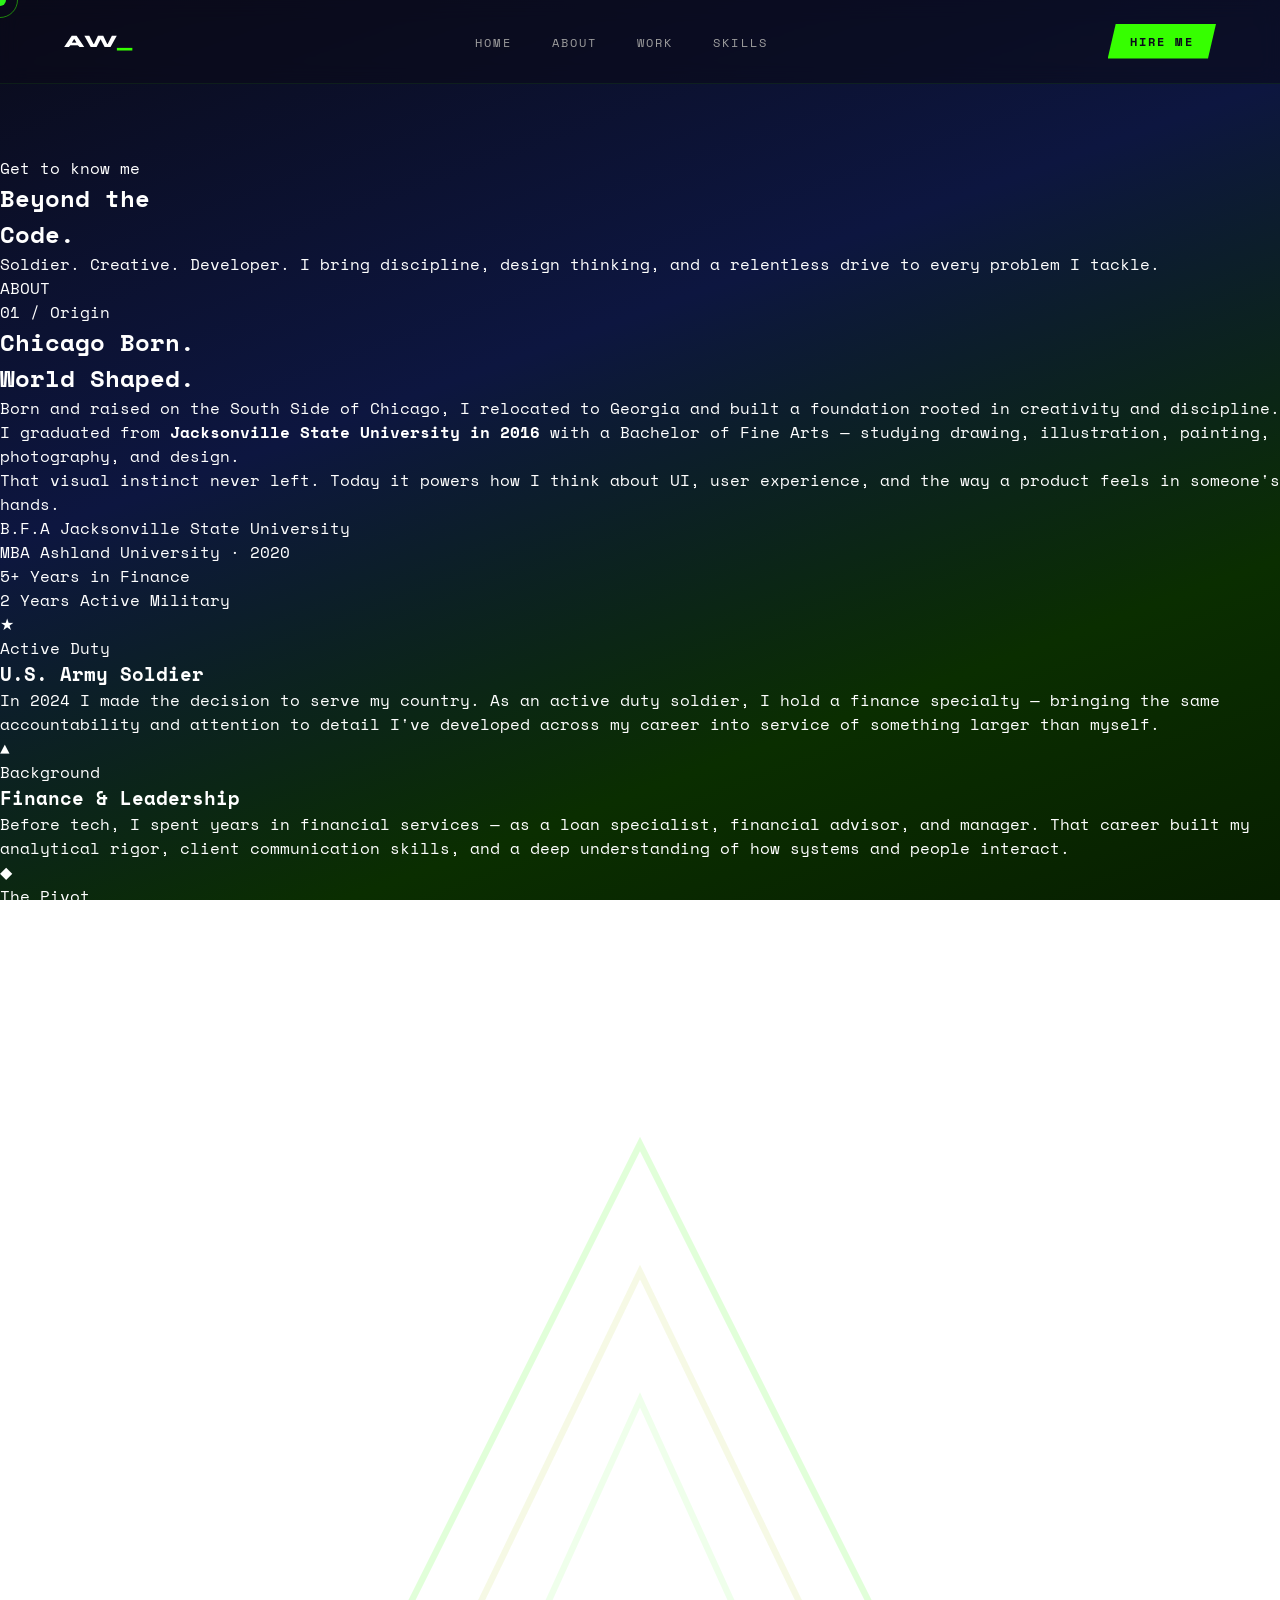
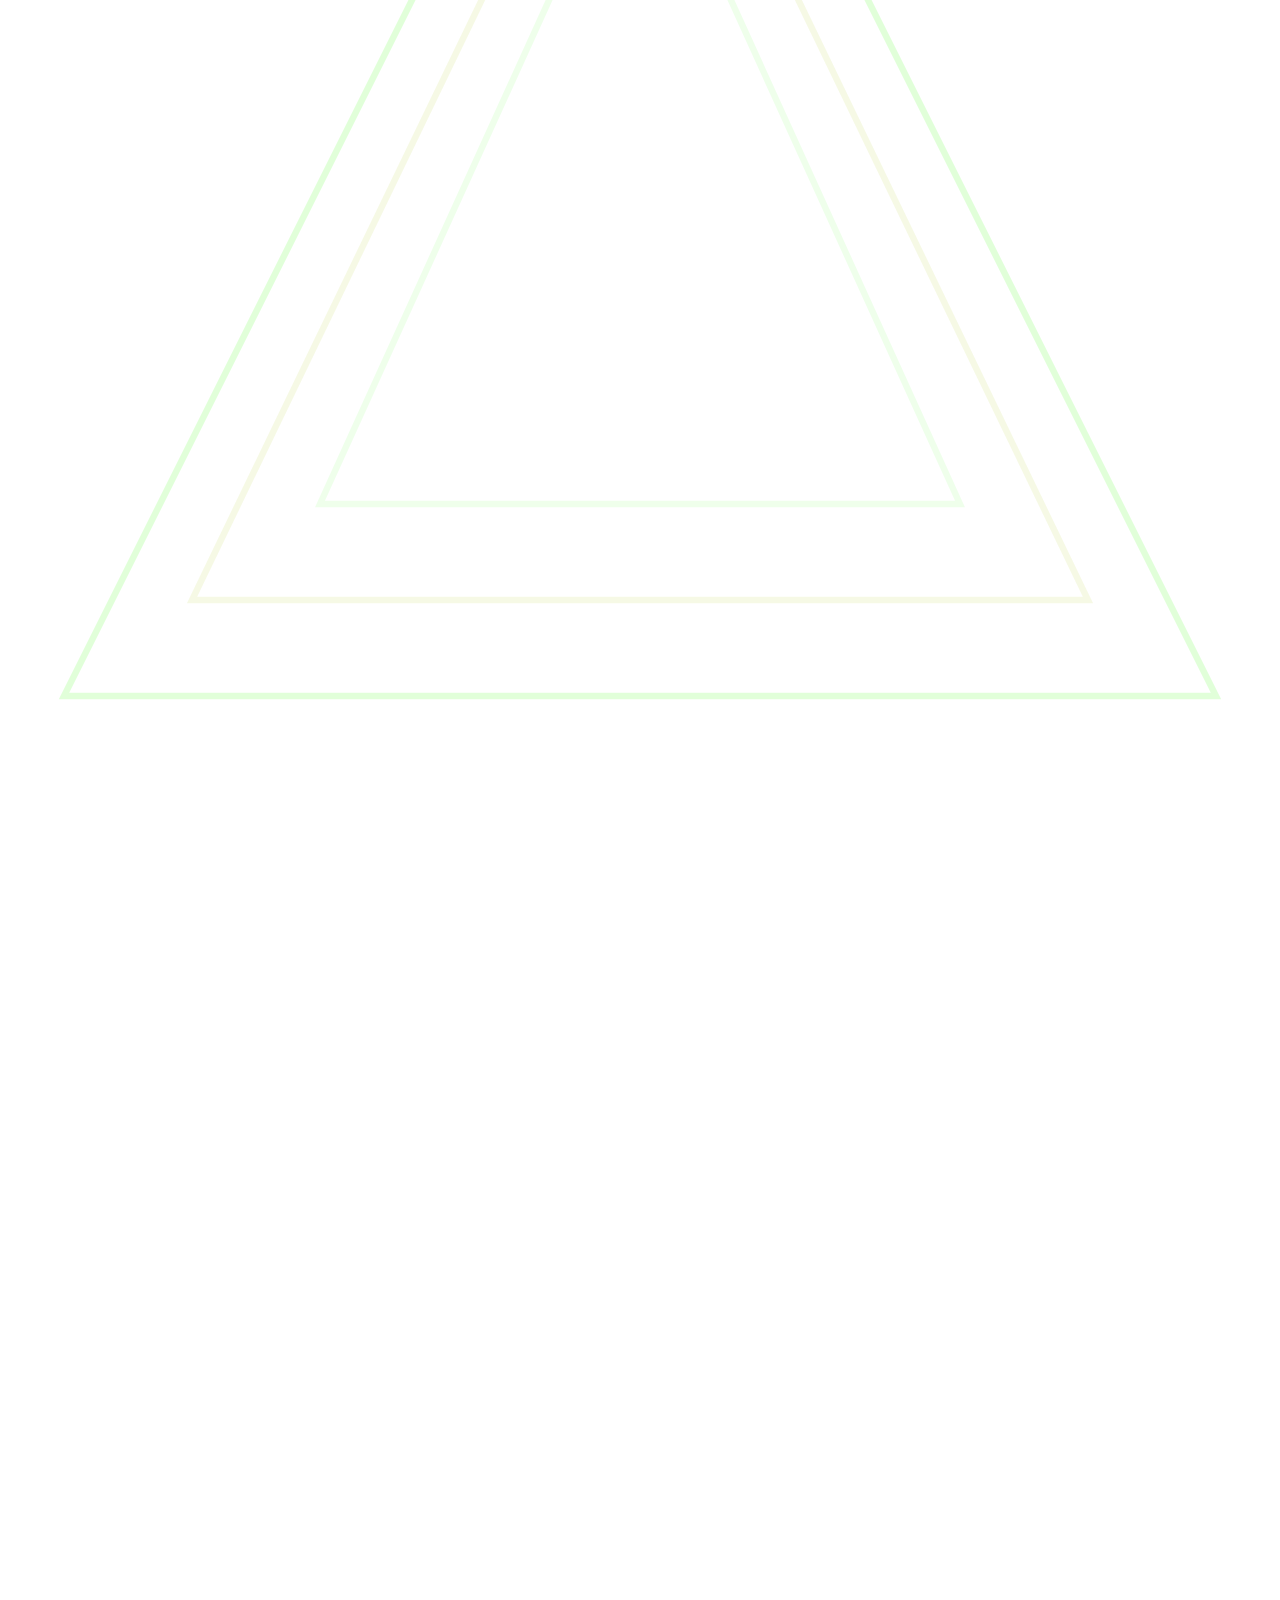
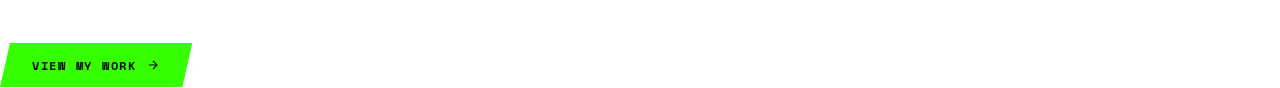
==== about.html @ d6dc4489 "Add skills page and wire up all nav links - Skills nav link now navigates to skills.html from all pa" ====
<!DOCTYPE html>
<html lang="en">
<head>
  <meta charset="UTF-8" />
  <meta name="viewport" content="width=device-width, initial-scale=1.0" />
  <title>About — Antwaun Washington</title>
  <link rel="preconnect" href="https://fonts.googleapis.com" />
  <link rel="preconnect" href="https://fonts.gstatic.com" crossorigin />
  <link href="https://fonts.googleapis.com/css2?family=Space+Mono:wght@400;700&family=Syne:wght@400;700;800&display=swap" rel="stylesheet" />
  <link rel="stylesheet" href="style.css" />
  <link rel="stylesheet" href="about.css" />
</head>
<body>

  <!-- Custom cursor -->
  <div class="cursor" id="cursor"></div>
  <div class="cursor-ring" id="cursorRing"></div>

  <!-- Geometric background canvas -->
  <canvas id="geoBg" aria-hidden="true"></canvas>

  <!-- Nav -->
  <nav>
    <a href="index.html" class="nav-logo">AW<span>_</span></a>
    <ul class="nav-links">
      <li><a href="index.html">Home</a></li>
      <li><a href="about.html" class="nav-active">About</a></li>
      <li><a href="#">Work</a></li>
      <li><a href="skills.html">Skills</a></li>
    </ul>
    <a href="#contact" class="nav-cta">Hire Me</a>
  </nav>

  <main class="about-main">

    <!-- ── PAGE HEADER ── -->
    <section class="about-header">
      <div class="about-header-inner">
        <p class="section-tag">
          <span class="tag-line"></span>
          Get to know me
        </p>
        <h1 class="about-title">
          Beyond the<br/>
          <span class="title-green">Code.</span>
        </h1>
        <p class="about-subtitle">
          Soldier. Creative. Developer. I bring discipline, design thinking,
          and a relentless drive to every problem I tackle.
        </p>
      </div>
      <!-- Decorative large text -->
      <div class="about-bg-word" aria-hidden="true">ABOUT</div>
    </section>

    <!-- ── INTRO STORY ── -->
    <section class="story-section">
      <div class="story-grid">
        <div class="story-left">
          <div class="story-label">01 / Origin</div>
          <h2 class="story-heading">Chicago Born.<br/>World Shaped.</h2>
        </div>
        <div class="story-right">
          <p class="story-body">
            Born and raised on the South Side of Chicago, I relocated to Georgia and built a foundation rooted in creativity and discipline. I graduated from <strong>Jacksonville State University in 2016</strong> with a Bachelor of Fine Arts — studying drawing, illustration, painting, photography, and design.
          </p>
          <p class="story-body">
            That visual instinct never left. Today it powers how I think about UI, user experience, and the way a product feels in someone's hands.
          </p>
        </div>
      </div>
    </section>

    <!-- ── STAT STRIP ── -->
    <section class="stat-strip">
      <div class="stat-item">
        <span class="stat-num">B.F.A</span>
        <span class="stat-label">Jacksonville State University</span>
      </div>
      <div class="stat-divider"></div>
      <div class="stat-item">
        <span class="stat-num">MBA</span>
        <span class="stat-label">Ashland University · 2020</span>
      </div>
      <div class="stat-divider"></div>
      <div class="stat-item">
        <span class="stat-num">5+</span>
        <span class="stat-label">Years in Finance</span>
      </div>
      <div class="stat-divider"></div>
      <div class="stat-item">
        <span class="stat-num">2</span>
        <span class="stat-label">Years Active Military</span>
      </div>
    </section>

    <!-- ── CARDS ROW 1 ── -->
    <section class="cards-section">
      <div class="cards-grid">

        <!-- Card: Military -->
        <div class="about-card card-military reveal">
          <div class="card-icon-row">
            <div class="card-icon">&#9733;</div>
            <span class="card-tag">Active Duty</span>
          </div>
          <h3 class="card-title">U.S. Army Soldier</h3>
          <p class="card-body">
            In 2024 I made the decision to serve my country. As an active duty soldier, I hold a finance specialty — bringing the same accountability and attention to detail I've developed across my career into service of something larger than myself.
          </p>
          <div class="card-accent"></div>
        </div>

        <!-- Card: Finance -->
        <div class="about-card card-finance reveal" style="animation-delay:0.1s">
          <div class="card-icon-row">
            <div class="card-icon">&#9650;</div>
            <span class="card-tag">Background</span>
          </div>
          <h3 class="card-title">Finance &amp; Leadership</h3>
          <p class="card-body">
            Before tech, I spent years in financial services — as a loan specialist, financial advisor, and manager. That career built my analytical rigor, client communication skills, and a deep understanding of how systems and people interact.
          </p>
          <div class="card-accent"></div>
        </div>

        <!-- Card: Tech Pivot -->
        <div class="about-card card-tech reveal" style="animation-delay:0.2s">
          <div class="card-icon-row">
            <div class="card-icon">&#9670;</div>
            <span class="card-tag">The Pivot</span>
          </div>
          <h3 class="card-title">Self-Taught Since 2020</h3>
          <p class="card-body">
            COVID became a turning point. I began teaching myself to code in 2020 and never looked back. I've since completed <strong>Codecademy's Full-Stack Web Developer Bootcamp</strong> and continue to push my skills every day — driven by the goal of building meaningful products.
          </p>
          <div class="card-accent"></div>
        </div>

      </div>
    </section>

    <!-- ── VISION STATEMENT ── full-width bold block -->
    <section class="vision-section reveal">
      <div class="vision-inner">
        <p class="vision-label">Where I'm headed</p>
        <blockquote class="vision-quote">
          "My goal is simple — build things that matter. Whether that's freelancing, launching my own apps, or contributing inside a great tech team, I'm putting in the work every single day to get there."
        </blockquote>
        <p class="vision-name">— Antwaun Washington</p>
      </div>
      <div class="vision-deco" aria-hidden="true">
        <svg viewBox="0 0 200 200" fill="none" xmlns="http://www.w3.org/2000/svg">
          <polygon points="100,10 190,190 10,190" stroke="#36FF00" stroke-width="1" fill="none" opacity="0.15"/>
          <polygon points="100,30 170,175 30,175" stroke="#A7BF06" stroke-width="1" fill="none" opacity="0.1"/>
          <polygon points="100,50 150,160 50,160" stroke="#36FF00" stroke-width="1" fill="none" opacity="0.08"/>
        </svg>
      </div>
    </section>

    <!-- ── SKILLS SNAPSHOT ── -->
    <section class="skills-section">
      <div class="skills-header reveal">
        <div class="story-label">03 / Toolkit</div>
        <h2 class="story-heading">What I Build With</h2>
      </div>

      <div class="skills-grid">
        <div class="skill-pill reveal">HTML5</div>
        <div class="skill-pill reveal" style="animation-delay:0.05s">CSS3</div>
        <div class="skill-pill reveal" style="animation-delay:0.10s">JavaScript</div>
        <div class="skill-pill reveal" style="animation-delay:0.15s">React</div>
        <div class="skill-pill reveal" style="animation-delay:0.20s">Node.js</div>
        <div class="skill-pill reveal" style="animation-delay:0.25s">Git</div>
        <div class="skill-pill reveal" style="animation-delay:0.30s">SQL</div>
        <div class="skill-pill reveal" style="animation-delay:0.35s">Figma</div>
        <div class="skill-pill reveal" style="animation-delay:0.40s">UI / UX Design</div>
        <div class="skill-pill reveal" style="animation-delay:0.45s">Illustration</div>
      </div>
    </section>

    <!-- ── TIMELINE ── -->
    <section class="timeline-section">
      <div class="skills-header reveal">
        <div class="story-label">04 / Journey</div>
        <h2 class="story-heading">The Road Here</h2>
      </div>

      <div class="timeline">

        <div class="tl-item reveal">
          <div class="tl-dot"></div>
          <div class="tl-line"></div>
          <div class="tl-year">2010</div>
          <div class="tl-content">
            <h4 class="tl-title">College — Jacksonville State University</h4>
            <p class="tl-body">Pursued a Bachelor of Fine Arts, immersing in drawing, illustration, painting, photography and design.</p>
          </div>
        </div>

        <div class="tl-item reveal" style="animation-delay:0.1s">
          <div class="tl-dot"></div>
          <div class="tl-line"></div>
          <div class="tl-year">2016</div>
          <div class="tl-content">
            <h4 class="tl-title">B.F.A. Degree Earned</h4>
            <p class="tl-body">Graduated with a fine arts degree, laying the groundwork for a design-first approach to every challenge.</p>
          </div>
        </div>

        <div class="tl-item reveal" style="animation-delay:0.15s">
          <div class="tl-dot"></div>
          <div class="tl-line"></div>
          <div class="tl-year">2016–24</div>
          <div class="tl-content">
            <h4 class="tl-title">Finance Career</h4>
            <p class="tl-body">Loan specialist, financial advisor, manager — built sharp analytical and leadership skills across the industry.</p>
          </div>
        </div>

        <div class="tl-item reveal" style="animation-delay:0.2s">
          <div class="tl-dot tl-dot--green"></div>
          <div class="tl-line"></div>
          <div class="tl-year">2020</div>
          <div class="tl-content">
            <h4 class="tl-title">MBA + Tech Journey Begins</h4>
            <p class="tl-body">Earned my MBA from Ashland University. Simultaneously began self-teaching software development — the pivot that changed everything.</p>
          </div>
        </div>

        <div class="tl-item reveal" style="animation-delay:0.25s">
          <div class="tl-dot tl-dot--green"></div>
          <div class="tl-line"></div>
          <div class="tl-year">2024</div>
          <div class="tl-content">
            <h4 class="tl-title">Enlisted — U.S. Army</h4>
            <p class="tl-body">Answered the call to serve. Active duty soldier with a finance MOS, continuing to code on every available hour.</p>
          </div>
        </div>

        <div class="tl-item reveal" style="animation-delay:0.3s">
          <div class="tl-dot tl-dot--olive"></div>
          <div class="tl-line tl-line--last"></div>
          <div class="tl-year">Now</div>
          <div class="tl-content">
            <h4 class="tl-title">Full-Stack Developer in Progress</h4>
            <p class="tl-body">Codecademy bootcamp complete. Building projects, sharpening skills, and actively pursuing opportunities in tech.</p>
          </div>
        </div>

      </div>
    </section>

    <!-- ── CTA ── -->
    <section class="about-cta reveal">
      <p class="cta-label">Ready to work together?</p>
      <h2 class="cta-heading">Let's Build Something.</h2>
      <div class="cta-actions">
        <a href="#" class="btn-primary">
          View My Work
          <svg width="14" height="14" fill="none" stroke="currentColor" stroke-width="2" viewBox="0 0 24 24"><path d="M5 12h14M12 5l7 7-7 7"/></svg>
        </a>
        <a href="#contact" class="btn-secondary">Get In Touch</a>
      </div>
    </section>

  </main>

  <script src="main.js"></script>
  <script src="about.js"></script>
</body>
</html>
---- style.css ----
/* ============================================================
   CSS VARIABLES
   ============================================================ */
:root {
  --green-bright: #36FF00;
  --green-dark:   #156100;
  --navy:         #1F2479;
  --olive:        #A7BF06;
  --white:        #FFFFFF;
  --gray:         #9F9F9F;
  --bg-top:       #0a0b1a;
  --bg-bottom:    #071f00;
  --font-display: 'Syne', sans-serif;
  --font-mono:    'Space Mono', monospace;
}

/* ============================================================
   RESET & BASE
   ============================================================ */
*, *::before, *::after {
  box-sizing: border-box;
  margin: 0;
  padding: 0;
}

html {
  scroll-behavior: smooth;
}

body {
  background: linear-gradient(160deg, var(--bg-top) 0%, #0d1640 40%, #0a2e00 75%, var(--bg-bottom) 100%);
  background-attachment: fixed;
  color: var(--white);
  font-family: var(--font-mono);
  min-height: 100vh;
  overflow-x: hidden;
  cursor: none;
}

/* ============================================================
   CUSTOM CURSOR
   ============================================================ */
.cursor {
  position: fixed;
  width: 12px;
  height: 12px;
  background: var(--green-bright);
  border-radius: 50%;
  pointer-events: none;
  z-index: 9999;
  transform: translate(-50%, -50%);
  transition: width 0.2s ease, height 0.2s ease;
  mix-blend-mode: difference;
}

.cursor-ring {
  position: fixed;
  width: 36px;
  height: 36px;
  border: 1.5px solid var(--green-bright);
  border-radius: 50%;
  pointer-events: none;
  z-index: 9998;
  transform: translate(-50%, -50%);
  transition: width 0.25s ease, height 0.25s ease, opacity 0.2s;
  opacity: 0.5;
}

/* ============================================================
   NAV
   ============================================================ */
nav {
  position: fixed;
  top: 0;
  left: 0;
  right: 0;
  z-index: 100;
  display: flex;
  justify-content: space-between;
  align-items: center;
  padding: 1.5rem 4rem;
  border-bottom: 1px solid rgba(54, 255, 0, 0.08);
  backdrop-filter: blur(10px);
  background: rgba(10, 11, 26, 0.6);
}

.nav-logo {
  font-family: var(--font-display);
  font-size: 1.1rem;
  font-weight: 800;
  letter-spacing: 0.12em;
  color: var(--white);
  text-decoration: none;
}

.nav-logo span {
  color: var(--green-bright);
}

.nav-links {
  display: flex;
  gap: 2.5rem;
  list-style: none;
}

.nav-links a {
  font-size: 0.72rem;
  letter-spacing: 0.18em;
  text-transform: uppercase;
  color: var(--gray);
  text-decoration: none;
  transition: color 0.2s;
}

.nav-links a:hover {
  color: var(--green-bright);
}

.nav-cta {
  font-size: 0.72rem;
  letter-spacing: 0.18em;
  text-transform: uppercase;
  color: var(--bg-top);
  background: var(--green-bright);
  padding: 0.55rem 1.4rem;
  text-decoration: none;
  font-weight: 700;
  transition: background 0.2s;
  clip-path: polygon(8px 0%, 100% 0%, calc(100% - 8px) 100%, 0% 100%);
}

.nav-cta:hover {
  background: var(--olive);
}

/* ============================================================
   HERO SECTION
   ============================================================ */
.hero {
  min-height: 100vh;
  display: grid;
  grid-template-columns: 1fr 1fr;
  align-items: center;
  padding: 0 4rem;
  gap: 4rem;
  position: relative;
  overflow: hidden;
}

/* Animated grid overlay */
.hero::before {
  content: '';
  position: absolute;
  inset: 0;
  background-image:
    linear-gradient(rgba(54, 255, 0, 0.04) 1px, transparent 1px),
    linear-gradient(90deg, rgba(54, 255, 0, 0.04) 1px, transparent 1px);
  background-size: 60px 60px;
  animation: gridPan 20s linear infinite;
  pointer-events: none;
}

/* Glowing orb */
.hero::after {
  content: '';
  position: absolute;
  width: 600px;
  height: 600px;
  background: radial-gradient(circle, rgba(31, 36, 121, 0.4) 0%, transparent 70%);
  top: 50%;
  left: 55%;
  transform: translate(-50%, -50%);
  pointer-events: none;
  animation: pulse 6s ease-in-out infinite;
}

/* ============================================================
   HERO LEFT
   ============================================================ */
.hero-left {
  position: relative;
  z-index: 2;
}

.hero-tag {
  display: inline-flex;
  align-items: center;
  gap: 0.6rem;
  font-size: 0.68rem;
  letter-spacing: 0.2em;
  text-transform: uppercase;
  color: var(--green-bright);
  margin-bottom: 1.5rem;
  opacity: 0;
  animation: fadeUp 0.6s ease 0.2s forwards;
}

.hero-tag::before {
  content: '';
  display: inline-block;
  width: 28px;
  height: 1.5px;
  background: var(--green-bright);
}

.hero-name {
  font-family: var(--font-display);
  font-size: clamp(3rem, 7vw, 6rem);
  font-weight: 800;
  line-height: 0.95;
  letter-spacing: -0.02em;
  margin-bottom: 1rem;
  opacity: 0;
  animation: fadeUp 0.7s ease 0.35s forwards;
}

.hero-name .line-green {
  color: var(--green-bright);
  display: block;
}

.hero-name .line-olive {
  color: var(--olive);
  display: block;
}

.hero-role {
  font-size: 0.78rem;
  letter-spacing: 0.15em;
  text-transform: uppercase;
  color: var(--gray);
  margin-bottom: 2rem;
  opacity: 0;
  animation: fadeUp 0.7s ease 0.5s forwards;
}

.hero-role span {
  color: var(--white);
  border-bottom: 1px solid var(--green-dark);
}

.hero-bio {
  font-family: var(--font-display);
  font-size: 1rem;
  font-weight: 400;
  line-height: 1.75;
  color: var(--gray);
  max-width: 420px;
  margin-bottom: 2.5rem;
  opacity: 0;
  animation: fadeUp 0.7s ease 0.65s forwards;
}

.hero-bio strong {
  color: var(--white);
  font-weight: 700;
}

.hero-actions {
  display: flex;
  gap: 1rem;
  align-items: center;
  opacity: 0;
  animation: fadeUp 0.7s ease 0.8s forwards;
}

/* ============================================================
   BUTTONS
   ============================================================ */
.btn-primary {
  display: inline-flex;
  align-items: center;
  gap: 0.6rem;
  background: var(--green-bright);
  color: var(--bg-top);
  font-family: var(--font-mono);
  font-size: 0.72rem;
  font-weight: 700;
  letter-spacing: 0.15em;
  text-transform: uppercase;
  text-decoration: none;
  padding: 0.85rem 2rem;
  clip-path: polygon(10px 0%, 100% 0%, calc(100% - 10px) 100%, 0% 100%);
  transition: background 0.25s, transform 0.2s;
}

.btn-primary:hover {
  background: var(--olive);
  transform: translateY(-2px);
}

.btn-secondary {
  display: inline-flex;
  align-items: center;
  gap: 0.6rem;
  color: var(--white);
  font-family: var(--font-mono);
  font-size: 0.72rem;
  letter-spacing: 0.15em;
  text-transform: uppercase;
  text-decoration: none;
  padding: 0.85rem 1.5rem;
  border: 1px solid rgba(255, 255, 255, 0.2);
  transition: border-color 0.25s, color 0.25s;
}

.btn-secondary:hover {
  border-color: var(--green-bright);
  color: var(--green-bright);
}

/* ============================================================
   HERO RIGHT — CIRCLE AVATAR
   ============================================================ */
.hero-right {
  position: relative;
  z-index: 2;
  display: flex;
  justify-content: center;
  align-items: center;
  opacity: 0;
  animation: fadeIn 1s ease 0.9s forwards;
}

/* Wrapper keeps chips positioned relative to the avatar */
.avatar-wrapper {
  position: relative;
  width: 320px;
  height: 320px;
  display: flex;
  align-items: center;
  justify-content: center;
}

/* Spinning glow rings */
.avatar-ring {
  position: absolute;
  inset: -14px;
  border-radius: 50%;
  border: 2px solid transparent;
  border-top-color: var(--green-bright);
  border-right-color: rgba(54, 255, 0, 0.2);
  animation: spinRing 6s linear infinite;
}

.avatar-ring--2 {
  inset: -26px;
  border-top-color: transparent;
  border-bottom-color: var(--olive);
  border-left-color: rgba(167, 191, 6, 0.2);
  animation: spinRing 9s linear infinite reverse;
}

/* The circle itself */
.avatar-circle {
  width: 300px;
  height: 300px;
  border-radius: 50%;
  overflow: hidden;
  border: 3px solid rgba(54, 255, 0, 0.3);
  background: #A7BFD6;
  position: relative;
  z-index: 2;
  box-shadow:
    0 0 40px rgba(54, 255, 0, 0.12),
    0 0 80px rgba(31, 36, 121, 0.4),
    inset 0 0 30px rgba(21, 97, 0, 0.2);
}

/* The photo — fills circle, cropped to show face */
.avatar-img {
  width: 100%;
  height: 100%;
  object-fit: cover;
  object-position: center 25%;
  filter: saturate(0.9) contrast(1.05);
  mix-blend-mode: normal;
}

/* Scan line sweep overlay */
.avatar-scan {
  position: absolute;
  inset: 0;
  border-radius: 50%;
  overflow: hidden;
  pointer-events: none;
  z-index: 3;
}

.avatar-scan::after {
  content: '';
  position: absolute;
  left: 0;
  right: 0;
  height: 3px;
  background: linear-gradient(90deg, transparent, rgba(54, 255, 0, 0.6), transparent);
  animation: scan 3.5s ease-in-out infinite;
  opacity: 0.7;
}

/* ============================================================
   FLOATING STAT CHIPS
   ============================================================ */
.stat-chip {
  position: absolute;
  background: rgba(10, 11, 26, 0.88);
  border: 1px solid rgba(54, 255, 0, 0.3);
  padding: 0.65rem 1.1rem;
  font-family: var(--font-mono);
  backdrop-filter: blur(10px);
  z-index: 10;
}

.stat-chip .num {
  font-size: 1.4rem;
  font-weight: 700;
  color: var(--green-bright);
  display: block;
  line-height: 1;
}

.stat-chip .label {
  font-size: 0.6rem;
  letter-spacing: 0.15em;
  text-transform: uppercase;
  color: var(--gray);
}

.chip-1 {
  top: 8%;
  left: -10%;
  animation: floatA 5s ease-in-out infinite;
}

.chip-2 {
  bottom: 10%;
  right: -10%;
  animation: floatB 5.5s ease-in-out infinite;
}

/* ============================================================
   SCROLL INDICATOR
   ============================================================ */
.scroll-hint {
  position: absolute;
  bottom: 2.5rem;
  left: 50%;
  transform: translateX(-50%);
  display: flex;
  flex-direction: column;
  align-items: center;
  gap: 0.5rem;
  font-size: 0.6rem;
  letter-spacing: 0.2em;
  text-transform: uppercase;
  color: var(--gray);
  opacity: 0;
  animation: fadeIn 1s ease 1.5s forwards;
  z-index: 2;
}

.scroll-line {
  width: 1.5px;
  height: 40px;
  background: linear-gradient(to bottom, var(--green-bright), transparent);
  animation: scrollPulse 2s ease-in-out infinite;
}

/* ============================================================
   KEYFRAMES
   ============================================================ */
@keyframes gridPan {
  0%   { background-position: 0 0; }
  100% { background-position: 60px 60px; }
}

@keyframes pulse {
  0%, 100% { transform: translate(-50%, -50%) scale(1); opacity: 0.5; }
  50%       { transform: translate(-50%, -50%) scale(1.15); opacity: 0.9; }
}

@keyframes spinRing {
  from { transform: rotate(0deg); }
  to   { transform: rotate(360deg); }
}

@keyframes scan {
  0%   { top: -5%; }
  100% { top: 105%; }
}

@keyframes floatA {
  0%, 100% { transform: translateY(0); }
  50%       { transform: translateY(-10px); }
}

@keyframes floatB {
  0%, 100% { transform: translateY(0); }
  50%       { transform: translateY(8px); }
}

@keyframes scrollPulse {
  0%, 100% { opacity: 0.3; transform: scaleY(1); }
  50%       { opacity: 1; transform: scaleY(1.15); }
}

@keyframes fadeUp {
  from { opacity: 0; transform: translateY(20px); }
  to   { opacity: 1; transform: translateY(0); }
}

@keyframes fadeIn {
  from { opacity: 0; }
  to   { opacity: 1; }
}

/* ============================================================
   RESPONSIVE
   ============================================================ */
@media (max-width: 900px) {
  nav {
    padding: 1.25rem 2rem;
  }

  .hero {
    grid-template-columns: 1fr;
    padding: 8rem 2rem 4rem;
    gap: 3rem;
    text-align: center;
  }

  .hero-bio {
    max-width: 100%;
  }

  .hero-actions {
    justify-content: center;
    flex-wrap: wrap;
  }

  .hero-right {
    order: -1;
  }

  .avatar-wrapper {
    width: 240px;
    height: 240px;
  }

  .avatar-circle {
    width: 220px;
    height: 220px;
  }

  .chip-1 {
    left: 0;
  }

  .chip-2 {
    right: 0;
  }

  .hero-tag {
    justify-content: center;
  }
}
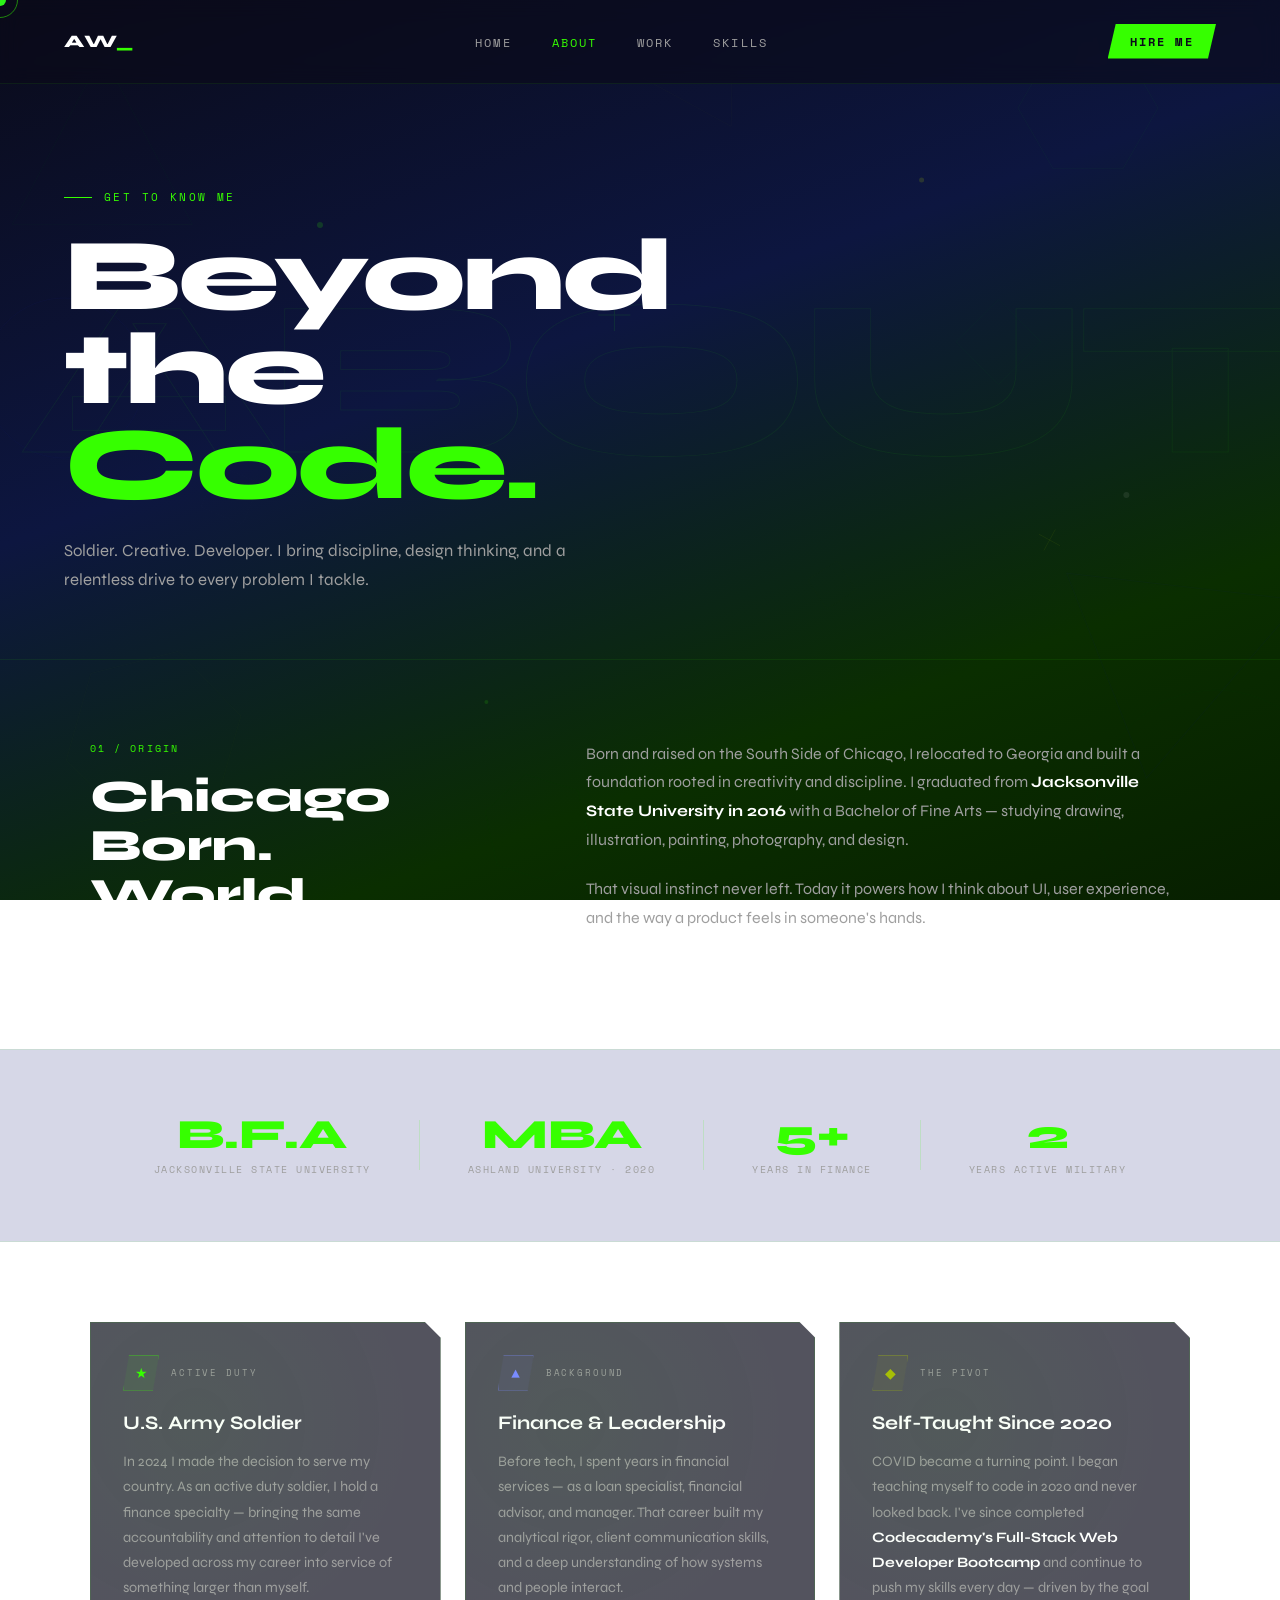
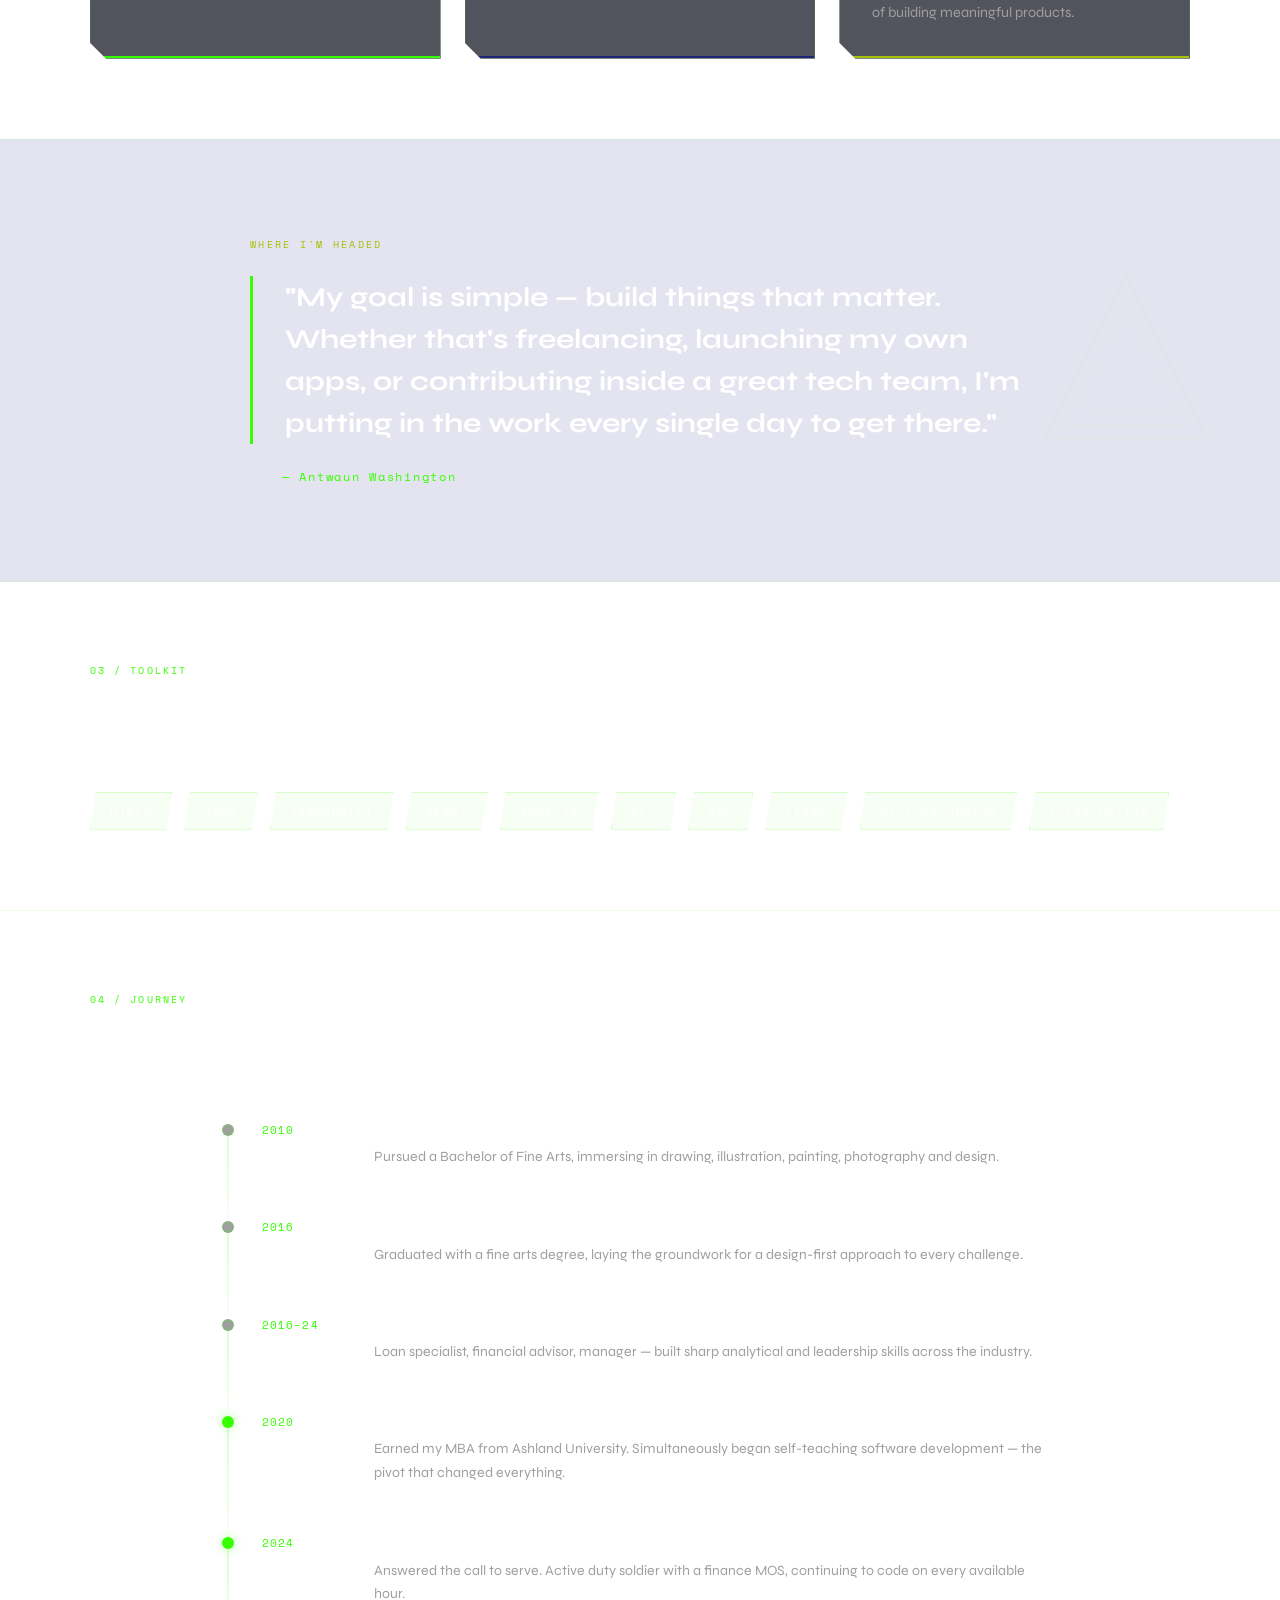
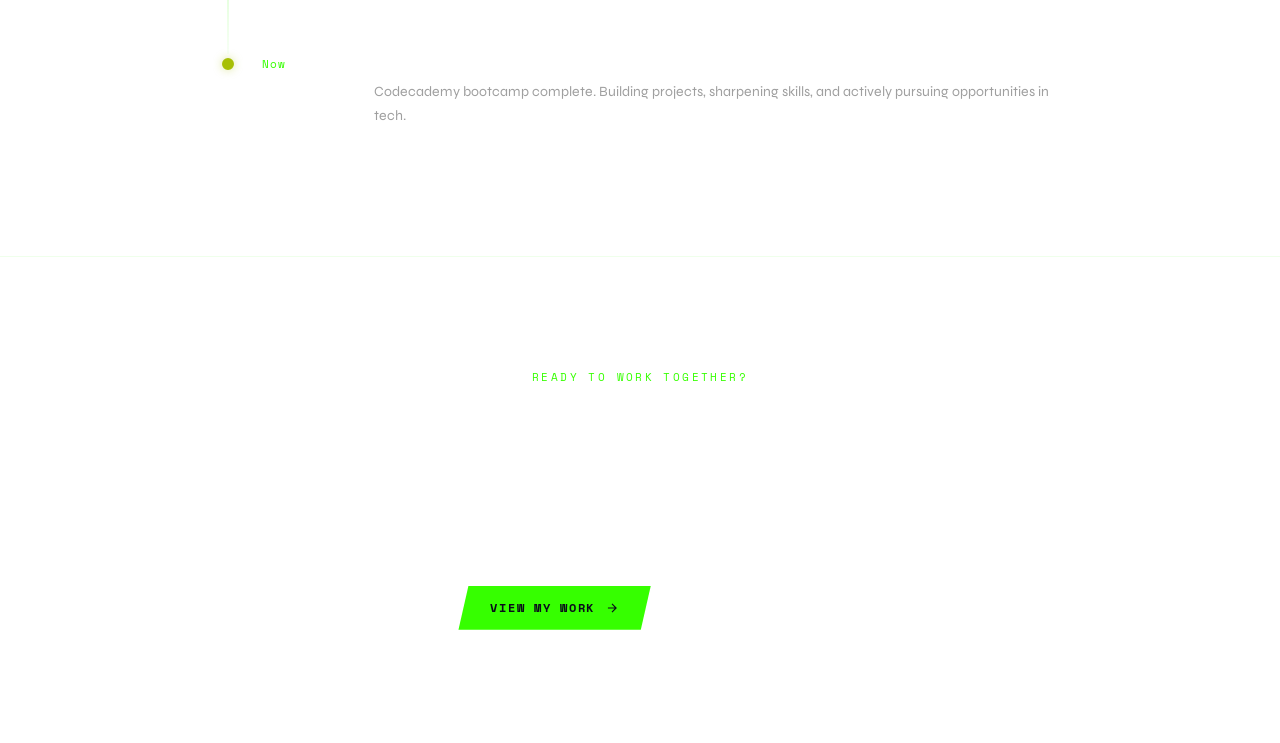
==== commit 6ef1bd23: "Reorganize files into css/, js/, assets/ folders and integrate all pages - Moved style.css, about.cs" ====
--- a/about.html
+++ b/about.html
@@ -7,8 +7,8 @@
   <link rel="preconnect" href="https://fonts.googleapis.com" />
   <link rel="preconnect" href="https://fonts.gstatic.com" crossorigin />
   <link href="https://fonts.googleapis.com/css2?family=Space+Mono:wght@400;700&family=Syne:wght@400;700;800&display=swap" rel="stylesheet" />
-  <link rel="stylesheet" href="style.css" />
-  <link rel="stylesheet" href="about.css" />
+  <link rel="stylesheet" href="css/style.css" />
+  <link rel="stylesheet" href="css/about.css" />
 </head>
 <body>
 
@@ -25,7 +25,7 @@
     <ul class="nav-links">
       <li><a href="index.html">Home</a></li>
       <li><a href="about.html" class="nav-active">About</a></li>
-      <li><a href="#">Work</a></li>
+      <li><a href="work.html">Work</a></li>
       <li><a href="skills.html">Skills</a></li>
     </ul>
     <a href="#contact" class="nav-cta">Hire Me</a>
@@ -266,7 +266,7 @@
 
   </main>
 
-  <script src="main.js"></script>
-  <script src="about.js"></script>
+  <script src="js/main.js"></script>
+  <script src="js/about.js"></script>
 </body>
 </html>
--- a/css/style.css
+++ b/css/style.css
@@ -0,0 +1,566 @@
+/* ============================================================
+   CSS VARIABLES
+   ============================================================ */
+:root {
+  --green-bright: #36FF00;
+  --green-dark:   #156100;
+  --navy:         #1F2479;
+  --olive:        #A7BF06;
+  --white:        #FFFFFF;
+  --gray:         #9F9F9F;
+  --bg-top:       #0a0b1a;
+  --bg-bottom:    #071f00;
+  --font-display: 'Syne', sans-serif;
+  --font-mono:    'Space Mono', monospace;
+}
+
+/* ============================================================
+   RESET & BASE
+   ============================================================ */
+*, *::before, *::after {
+  box-sizing: border-box;
+  margin: 0;
+  padding: 0;
+}
+
+html {
+  scroll-behavior: smooth;
+}
+
+body {
+  background: linear-gradient(160deg, var(--bg-top) 0%, #0d1640 40%, #0a2e00 75%, var(--bg-bottom) 100%);
+  background-attachment: fixed;
+  color: var(--white);
+  font-family: var(--font-mono);
+  min-height: 100vh;
+  overflow-x: hidden;
+  cursor: none;
+}
+
+/* ============================================================
+   CUSTOM CURSOR
+   ============================================================ */
+.cursor {
+  position: fixed;
+  width: 12px;
+  height: 12px;
+  background: var(--green-bright);
+  border-radius: 50%;
+  pointer-events: none;
+  z-index: 9999;
+  transform: translate(-50%, -50%);
+  transition: width 0.2s ease, height 0.2s ease;
+  mix-blend-mode: difference;
+}
+
+.cursor-ring {
+  position: fixed;
+  width: 36px;
+  height: 36px;
+  border: 1.5px solid var(--green-bright);
+  border-radius: 50%;
+  pointer-events: none;
+  z-index: 9998;
+  transform: translate(-50%, -50%);
+  transition: width 0.25s ease, height 0.25s ease, opacity 0.2s;
+  opacity: 0.5;
+}
+
+/* ============================================================
+   NAV
+   ============================================================ */
+nav {
+  position: fixed;
+  top: 0;
+  left: 0;
+  right: 0;
+  z-index: 100;
+  display: flex;
+  justify-content: space-between;
+  align-items: center;
+  padding: 1.5rem 4rem;
+  border-bottom: 1px solid rgba(54, 255, 0, 0.08);
+  backdrop-filter: blur(10px);
+  background: rgba(10, 11, 26, 0.6);
+}
+
+.nav-logo {
+  font-family: var(--font-display);
+  font-size: 1.1rem;
+  font-weight: 800;
+  letter-spacing: 0.12em;
+  color: var(--white);
+  text-decoration: none;
+}
+
+.nav-logo span {
+  color: var(--green-bright);
+}
+
+.nav-links {
+  display: flex;
+  gap: 2.5rem;
+  list-style: none;
+}
+
+.nav-links a {
+  font-size: 0.72rem;
+  letter-spacing: 0.18em;
+  text-transform: uppercase;
+  color: var(--gray);
+  text-decoration: none;
+  transition: color 0.2s;
+}
+
+.nav-links a:hover {
+  color: var(--green-bright);
+}
+
+.nav-cta {
+  font-size: 0.72rem;
+  letter-spacing: 0.18em;
+  text-transform: uppercase;
+  color: var(--bg-top);
+  background: var(--green-bright);
+  padding: 0.55rem 1.4rem;
+  text-decoration: none;
+  font-weight: 700;
+  transition: background 0.2s;
+  clip-path: polygon(8px 0%, 100% 0%, calc(100% - 8px) 100%, 0% 100%);
+}
+
+.nav-cta:hover {
+  background: var(--olive);
+}
+
+/* ============================================================
+   HERO SECTION
+   ============================================================ */
+.hero {
+  min-height: 100vh;
+  display: grid;
+  grid-template-columns: 1fr 1fr;
+  align-items: center;
+  padding: 0 4rem;
+  gap: 4rem;
+  position: relative;
+  overflow: hidden;
+}
+
+/* Animated grid overlay */
+.hero::before {
+  content: '';
+  position: absolute;
+  inset: 0;
+  background-image:
+    linear-gradient(rgba(54, 255, 0, 0.04) 1px, transparent 1px),
+    linear-gradient(90deg, rgba(54, 255, 0, 0.04) 1px, transparent 1px);
+  background-size: 60px 60px;
+  animation: gridPan 20s linear infinite;
+  pointer-events: none;
+}
+
+/* Glowing orb */
+.hero::after {
+  content: '';
+  position: absolute;
+  width: 600px;
+  height: 600px;
+  background: radial-gradient(circle, rgba(31, 36, 121, 0.4) 0%, transparent 70%);
+  top: 50%;
+  left: 55%;
+  transform: translate(-50%, -50%);
+  pointer-events: none;
+  animation: pulse 6s ease-in-out infinite;
+}
+
+/* ============================================================
+   HERO LEFT
+   ============================================================ */
+.hero-left {
+  position: relative;
+  z-index: 2;
+}
+
+.hero-tag {
+  display: inline-flex;
+  align-items: center;
+  gap: 0.6rem;
+  font-size: 0.68rem;
+  letter-spacing: 0.2em;
+  text-transform: uppercase;
+  color: var(--green-bright);
+  margin-bottom: 1.5rem;
+  opacity: 0;
+  animation: fadeUp 0.6s ease 0.2s forwards;
+}
+
+.hero-tag::before {
+  content: '';
+  display: inline-block;
+  width: 28px;
+  height: 1.5px;
+  background: var(--green-bright);
+}
+
+.hero-name {
+  font-family: var(--font-display);
+  font-size: clamp(3rem, 7vw, 6rem);
+  font-weight: 800;
+  line-height: 0.95;
+  letter-spacing: -0.02em;
+  margin-bottom: 1rem;
+  opacity: 0;
+  animation: fadeUp 0.7s ease 0.35s forwards;
+}
+
+.hero-name .line-green {
+  color: var(--green-bright);
+  display: block;
+}
+
+.hero-name .line-olive {
+  color: var(--olive);
+  display: block;
+}
+
+.hero-role {
+  font-size: 0.78rem;
+  letter-spacing: 0.15em;
+  text-transform: uppercase;
+  color: var(--gray);
+  margin-bottom: 2rem;
+  opacity: 0;
+  animation: fadeUp 0.7s ease 0.5s forwards;
+}
+
+.hero-role span {
+  color: var(--white);
+  border-bottom: 1px solid var(--green-dark);
+}
+
+.hero-bio {
+  font-family: var(--font-display);
+  font-size: 1rem;
+  font-weight: 400;
+  line-height: 1.75;
+  color: var(--gray);
+  max-width: 420px;
+  margin-bottom: 2.5rem;
+  opacity: 0;
+  animation: fadeUp 0.7s ease 0.65s forwards;
+}
+
+.hero-bio strong {
+  color: var(--white);
+  font-weight: 700;
+}
+
+.hero-actions {
+  display: flex;
+  gap: 1rem;
+  align-items: center;
+  opacity: 0;
+  animation: fadeUp 0.7s ease 0.8s forwards;
+}
+
+/* ============================================================
+   BUTTONS
+   ============================================================ */
+.btn-primary {
+  display: inline-flex;
+  align-items: center;
+  gap: 0.6rem;
+  background: var(--green-bright);
+  color: var(--bg-top);
+  font-family: var(--font-mono);
+  font-size: 0.72rem;
+  font-weight: 700;
+  letter-spacing: 0.15em;
+  text-transform: uppercase;
+  text-decoration: none;
+  padding: 0.85rem 2rem;
+  clip-path: polygon(10px 0%, 100% 0%, calc(100% - 10px) 100%, 0% 100%);
+  transition: background 0.25s, transform 0.2s;
+}
+
+.btn-primary:hover {
+  background: var(--olive);
+  transform: translateY(-2px);
+}
+
+.btn-secondary {
+  display: inline-flex;
+  align-items: center;
+  gap: 0.6rem;
+  color: var(--white);
+  font-family: var(--font-mono);
+  font-size: 0.72rem;
+  letter-spacing: 0.15em;
+  text-transform: uppercase;
+  text-decoration: none;
+  padding: 0.85rem 1.5rem;
+  border: 1px solid rgba(255, 255, 255, 0.2);
+  transition: border-color 0.25s, color 0.25s;
+}
+
+.btn-secondary:hover {
+  border-color: var(--green-bright);
+  color: var(--green-bright);
+}
+
+/* ============================================================
+   HERO RIGHT — CIRCLE AVATAR
+   ============================================================ */
+.hero-right {
+  position: relative;
+  z-index: 2;
+  display: flex;
+  justify-content: center;
+  align-items: center;
+  opacity: 0;
+  animation: fadeIn 1s ease 0.9s forwards;
+}
+
+/* Wrapper keeps chips positioned relative to the avatar */
+.avatar-wrapper {
+  position: relative;
+  width: 320px;
+  height: 320px;
+  display: flex;
+  align-items: center;
+  justify-content: center;
+}
+
+/* Spinning glow rings */
+.avatar-ring {
+  position: absolute;
+  inset: -14px;
+  border-radius: 50%;
+  border: 2px solid transparent;
+  border-top-color: var(--green-bright);
+  border-right-color: rgba(54, 255, 0, 0.2);
+  animation: spinRing 6s linear infinite;
+}
+
+.avatar-ring--2 {
+  inset: -26px;
+  border-top-color: transparent;
+  border-bottom-color: var(--olive);
+  border-left-color: rgba(167, 191, 6, 0.2);
+  animation: spinRing 9s linear infinite reverse;
+}
+
+/* The circle itself */
+.avatar-circle {
+  width: 300px;
+  height: 300px;
+  border-radius: 50%;
+  overflow: hidden;
+  border: 3px solid rgba(54, 255, 0, 0.3);
+  background: #A7BFD6;
+  position: relative;
+  z-index: 2;
+  box-shadow:
+    0 0 40px rgba(54, 255, 0, 0.12),
+    0 0 80px rgba(31, 36, 121, 0.4),
+    inset 0 0 30px rgba(21, 97, 0, 0.2);
+}
+
+/* The photo — fills circle, cropped to show face */
+.avatar-img {
+  width: 100%;
+  height: 100%;
+  object-fit: cover;
+  object-position: center 25%;
+  filter: saturate(0.9) contrast(1.05);
+  mix-blend-mode: normal;
+}
+
+/* Scan line sweep overlay */
+.avatar-scan {
+  position: absolute;
+  inset: 0;
+  border-radius: 50%;
+  overflow: hidden;
+  pointer-events: none;
+  z-index: 3;
+}
+
+.avatar-scan::after {
+  content: '';
+  position: absolute;
+  left: 0;
+  right: 0;
+  height: 3px;
+  background: linear-gradient(90deg, transparent, rgba(54, 255, 0, 0.6), transparent);
+  animation: scan 3.5s ease-in-out infinite;
+  opacity: 0.7;
+}
+
+/* ============================================================
+   FLOATING STAT CHIPS
+   ============================================================ */
+.stat-chip {
+  position: absolute;
+  background: rgba(10, 11, 26, 0.88);
+  border: 1px solid rgba(54, 255, 0, 0.3);
+  padding: 0.65rem 1.1rem;
+  font-family: var(--font-mono);
+  backdrop-filter: blur(10px);
+  z-index: 10;
+}
+
+.stat-chip .num {
+  font-size: 1.4rem;
+  font-weight: 700;
+  color: var(--green-bright);
+  display: block;
+  line-height: 1;
+}
+
+.stat-chip .label {
+  font-size: 0.6rem;
+  letter-spacing: 0.15em;
+  text-transform: uppercase;
+  color: var(--gray);
+}
+
+.chip-1 {
+  top: 8%;
+  left: -10%;
+  animation: floatA 5s ease-in-out infinite;
+}
+
+.chip-2 {
+  bottom: 10%;
+  right: -10%;
+  animation: floatB 5.5s ease-in-out infinite;
+}
+
+/* ============================================================
+   SCROLL INDICATOR
+   ============================================================ */
+.scroll-hint {
+  position: absolute;
+  bottom: 2.5rem;
+  left: 50%;
+  transform: translateX(-50%);
+  display: flex;
+  flex-direction: column;
+  align-items: center;
+  gap: 0.5rem;
+  font-size: 0.6rem;
+  letter-spacing: 0.2em;
+  text-transform: uppercase;
+  color: var(--gray);
+  opacity: 0;
+  animation: fadeIn 1s ease 1.5s forwards;
+  z-index: 2;
+}
+
+.scroll-line {
+  width: 1.5px;
+  height: 40px;
+  background: linear-gradient(to bottom, var(--green-bright), transparent);
+  animation: scrollPulse 2s ease-in-out infinite;
+}
+
+/* ============================================================
+   KEYFRAMES
+   ============================================================ */
+@keyframes gridPan {
+  0%   { background-position: 0 0; }
+  100% { background-position: 60px 60px; }
+}
+
+@keyframes pulse {
+  0%, 100% { transform: translate(-50%, -50%) scale(1); opacity: 0.5; }
+  50%       { transform: translate(-50%, -50%) scale(1.15); opacity: 0.9; }
+}
+
+@keyframes spinRing {
+  from { transform: rotate(0deg); }
+  to   { transform: rotate(360deg); }
+}
+
+@keyframes scan {
+  0%   { top: -5%; }
+  100% { top: 105%; }
+}
+
+@keyframes floatA {
+  0%, 100% { transform: translateY(0); }
+  50%       { transform: translateY(-10px); }
+}
+
+@keyframes floatB {
+  0%, 100% { transform: translateY(0); }
+  50%       { transform: translateY(8px); }
+}
+
+@keyframes scrollPulse {
+  0%, 100% { opacity: 0.3; transform: scaleY(1); }
+  50%       { opacity: 1; transform: scaleY(1.15); }
+}
+
+@keyframes fadeUp {
+  from { opacity: 0; transform: translateY(20px); }
+  to   { opacity: 1; transform: translateY(0); }
+}
+
+@keyframes fadeIn {
+  from { opacity: 0; }
+  to   { opacity: 1; }
+}
+
+/* ============================================================
+   RESPONSIVE
+   ============================================================ */
+@media (max-width: 900px) {
+  nav {
+    padding: 1.25rem 2rem;
+  }
+
+  .hero {
+    grid-template-columns: 1fr;
+    padding: 8rem 2rem 4rem;
+    gap: 3rem;
+    text-align: center;
+  }
+
+  .hero-bio {
+    max-width: 100%;
+  }
+
+  .hero-actions {
+    justify-content: center;
+    flex-wrap: wrap;
+  }
+
+  .hero-right {
+    order: -1;
+  }
+
+  .avatar-wrapper {
+    width: 240px;
+    height: 240px;
+  }
+
+  .avatar-circle {
+    width: 220px;
+    height: 220px;
+  }
+
+  .chip-1 {
+    left: 0;
+  }
+
+  .chip-2 {
+    right: 0;
+  }
+
+  .hero-tag {
+    justify-content: center;
+  }
+}
--- a/css/about.css
+++ b/css/about.css
@@ -0,0 +1,546 @@
+/* ============================================================
+   ABOUT PAGE — about.css
+   Extends style.css — same theme, new page-specific styles
+   ============================================================ */
+
+/* ── Geometric background canvas ── */
+#geoBg {
+  position: fixed;
+  inset: 0;
+  width: 100%;
+  height: 100%;
+  pointer-events: none;
+  z-index: 0;
+  opacity: 0.55;
+}
+
+/* ── Nav active state ── */
+.nav-active {
+  color: var(--green-bright) !important;
+}
+
+/* ── Shared layout ── */
+.about-main {
+  position: relative;
+  z-index: 1;
+  padding-top: 100px;
+}
+
+/* ============================================================
+   PAGE HEADER
+   ============================================================ */
+.about-header {
+  position: relative;
+  min-height: 52vh;
+  display: flex;
+  align-items: center;
+  padding: 5rem 4rem 4rem;
+  overflow: hidden;
+}
+
+.about-header-inner {
+  position: relative;
+  z-index: 2;
+  max-width: 680px;
+}
+
+.section-tag {
+  display: inline-flex;
+  align-items: center;
+  gap: 0.75rem;
+  font-size: 0.68rem;
+  letter-spacing: 0.22em;
+  text-transform: uppercase;
+  color: var(--green-bright);
+  margin-bottom: 1.5rem;
+  opacity: 0;
+  animation: fadeUp 0.6s ease 0.2s forwards;
+}
+
+.tag-line {
+  display: inline-block;
+  width: 28px;
+  height: 1.5px;
+  background: var(--green-bright);
+}
+
+.about-title {
+  font-family: var(--font-display);
+  font-size: clamp(3.2rem, 8vw, 6.5rem);
+  font-weight: 800;
+  line-height: 0.92;
+  letter-spacing: -0.03em;
+  color: var(--white);
+  margin-bottom: 1.5rem;
+  opacity: 0;
+  animation: fadeUp 0.7s ease 0.35s forwards;
+}
+
+.title-green { color: var(--green-bright); }
+
+.about-subtitle {
+  font-family: var(--font-display);
+  font-size: 1.05rem;
+  line-height: 1.75;
+  color: var(--gray);
+  max-width: 520px;
+  opacity: 0;
+  animation: fadeUp 0.7s ease 0.5s forwards;
+}
+
+/* Large decorative background text */
+.about-bg-word {
+  position: absolute;
+  right: -2rem;
+  top: 50%;
+  transform: translateY(-50%);
+  font-family: var(--font-display);
+  font-size: clamp(6rem, 18vw, 14rem);
+  font-weight: 800;
+  letter-spacing: -0.05em;
+  color: transparent;
+  -webkit-text-stroke: 1px rgba(54, 255, 0, 0.06);
+  pointer-events: none;
+  user-select: none;
+  white-space: nowrap;
+  opacity: 0;
+  animation: fadeIn 1.2s ease 0.8s forwards;
+}
+
+/* ============================================================
+   STORY SECTION
+   ============================================================ */
+.story-section {
+  padding: 5rem 4rem;
+  border-top: 1px solid rgba(54, 255, 0, 0.08);
+}
+
+.story-grid {
+  display: grid;
+  grid-template-columns: 1fr 1.4fr;
+  gap: 4rem;
+  align-items: start;
+  max-width: 1100px;
+  margin: 0 auto;
+}
+
+.story-label {
+  font-family: var(--font-mono);
+  font-size: 0.65rem;
+  letter-spacing: 0.2em;
+  text-transform: uppercase;
+  color: var(--green-bright);
+  margin-bottom: 1rem;
+}
+
+.story-heading {
+  font-family: var(--font-display);
+  font-size: clamp(1.8rem, 4vw, 2.8rem);
+  font-weight: 800;
+  line-height: 1.1;
+  color: var(--white);
+}
+
+.story-body {
+  font-family: var(--font-display);
+  font-size: 1rem;
+  line-height: 1.8;
+  color: var(--gray);
+  margin-bottom: 1.25rem;
+}
+
+.story-body strong { color: var(--white); }
+
+/* ============================================================
+   STAT STRIP
+   ============================================================ */
+.stat-strip {
+  display: flex;
+  align-items: center;
+  justify-content: center;
+  gap: 0;
+  padding: 3rem 4rem;
+  background: rgba(31, 36, 121, 0.18);
+  border-top: 1px solid rgba(54, 255, 0, 0.08);
+  border-bottom: 1px solid rgba(54, 255, 0, 0.08);
+  backdrop-filter: blur(6px);
+  flex-wrap: wrap;
+}
+
+.stat-item {
+  display: flex;
+  flex-direction: column;
+  align-items: center;
+  gap: 0.4rem;
+  padding: 1rem 3rem;
+  text-align: center;
+}
+
+.stat-num {
+  font-family: var(--font-display);
+  font-size: clamp(1.8rem, 4vw, 2.6rem);
+  font-weight: 800;
+  color: var(--green-bright);
+  line-height: 1;
+}
+
+.stat-label {
+  font-family: var(--font-mono);
+  font-size: 0.62rem;
+  letter-spacing: 0.15em;
+  text-transform: uppercase;
+  color: var(--gray);
+}
+
+.stat-divider {
+  width: 1px;
+  height: 50px;
+  background: rgba(54, 255, 0, 0.15);
+}
+
+/* ============================================================
+   CARDS
+   ============================================================ */
+.cards-section {
+  padding: 5rem 4rem;
+}
+
+.cards-grid {
+  display: grid;
+  grid-template-columns: repeat(3, 1fr);
+  gap: 1.5rem;
+  max-width: 1100px;
+  margin: 0 auto;
+}
+
+.about-card {
+  position: relative;
+  background: rgba(10, 11, 26, 0.7);
+  border: 1px solid rgba(54, 255, 0, 0.1);
+  padding: 2rem;
+  overflow: hidden;
+  transition: border-color 0.3s, transform 0.3s;
+  backdrop-filter: blur(8px);
+  clip-path: polygon(0 0, calc(100% - 16px) 0, 100% 16px, 100% 100%, 16px 100%, 0 calc(100% - 16px));
+}
+
+.about-card:hover {
+  border-color: rgba(54, 255, 0, 0.35);
+  transform: translateY(-4px);
+}
+
+.card-accent {
+  position: absolute;
+  bottom: 0;
+  left: 0;
+  right: 0;
+  height: 2px;
+}
+
+.card-military .card-accent { background: var(--green-bright); }
+.card-finance  .card-accent { background: var(--navy); }
+.card-tech     .card-accent { background: var(--olive); }
+
+.card-icon-row {
+  display: flex;
+  align-items: center;
+  gap: 0.75rem;
+  margin-bottom: 1.25rem;
+}
+
+.card-icon {
+  width: 36px;
+  height: 36px;
+  display: flex;
+  align-items: center;
+  justify-content: center;
+  font-size: 0.9rem;
+  color: var(--green-bright);
+  border: 1px solid rgba(54, 255, 0, 0.3);
+  clip-path: polygon(6px 0%, 100% 0%, calc(100% - 6px) 100%, 0% 100%);
+  background: rgba(54, 255, 0, 0.06);
+}
+
+.card-finance .card-icon  { color: #7a8cff; border-color: rgba(122,140,255,0.3); background: rgba(122,140,255,0.06); }
+.card-tech    .card-icon  { color: var(--olive); border-color: rgba(167,191,6,0.3); background: rgba(167,191,6,0.06); }
+
+.card-tag {
+  font-family: var(--font-mono);
+  font-size: 0.58rem;
+  letter-spacing: 0.2em;
+  text-transform: uppercase;
+  color: var(--gray);
+}
+
+.card-title {
+  font-family: var(--font-display);
+  font-size: 1.2rem;
+  font-weight: 700;
+  color: var(--white);
+  margin-bottom: 0.85rem;
+  line-height: 1.3;
+}
+
+.card-body {
+  font-family: var(--font-display);
+  font-size: 0.9rem;
+  line-height: 1.75;
+  color: var(--gray);
+}
+
+.card-body strong { color: var(--white); }
+
+/* Card hover glow */
+.about-card::before {
+  content: '';
+  position: absolute;
+  inset: 0;
+  background: radial-gradient(circle at 30% 30%, rgba(54,255,0,0.04), transparent 65%);
+  pointer-events: none;
+}
+
+/* ============================================================
+   VISION QUOTE
+   ============================================================ */
+.vision-section {
+  position: relative;
+  padding: 6rem 4rem;
+  border-top: 1px solid rgba(54, 255, 0, 0.08);
+  border-bottom: 1px solid rgba(54, 255, 0, 0.08);
+  background: rgba(31, 36, 121, 0.12);
+  overflow: hidden;
+}
+
+.vision-inner {
+  max-width: 780px;
+  margin: 0 auto;
+  position: relative;
+  z-index: 2;
+}
+
+.vision-label {
+  font-family: var(--font-mono);
+  font-size: 0.65rem;
+  letter-spacing: 0.22em;
+  text-transform: uppercase;
+  color: var(--olive);
+  margin-bottom: 1.5rem;
+}
+
+.vision-quote {
+  font-family: var(--font-display);
+  font-size: clamp(1.2rem, 3vw, 1.7rem);
+  font-weight: 700;
+  line-height: 1.55;
+  color: var(--white);
+  border-left: 3px solid var(--green-bright);
+  padding-left: 2rem;
+  margin-bottom: 1.5rem;
+  font-style: normal;
+}
+
+.vision-name {
+  font-family: var(--font-mono);
+  font-size: 0.72rem;
+  letter-spacing: 0.15em;
+  color: var(--green-bright);
+  padding-left: 2rem;
+}
+
+.vision-deco {
+  position: absolute;
+  right: 4rem;
+  top: 50%;
+  transform: translateY(-50%);
+  width: 180px;
+  opacity: 0.5;
+  pointer-events: none;
+}
+
+/* ============================================================
+   SKILLS
+   ============================================================ */
+.skills-section {
+  padding: 5rem 4rem;
+}
+
+.skills-header {
+  max-width: 1100px;
+  margin: 0 auto 3rem;
+}
+
+.skills-grid {
+  display: flex;
+  flex-wrap: wrap;
+  gap: 0.75rem;
+  max-width: 1100px;
+  margin: 0 auto;
+}
+
+.skill-pill {
+  font-family: var(--font-mono);
+  font-size: 0.7rem;
+  letter-spacing: 0.12em;
+  text-transform: uppercase;
+  color: var(--white);
+  padding: 0.6rem 1.2rem;
+  border: 1px solid rgba(54, 255, 0, 0.18);
+  background: rgba(54, 255, 0, 0.04);
+  clip-path: polygon(6px 0%, 100% 0%, calc(100% - 6px) 100%, 0% 100%);
+  transition: background 0.2s, border-color 0.2s, color 0.2s, transform 0.2s;
+  cursor: default;
+}
+
+.skill-pill:hover {
+  background: rgba(54, 255, 0, 0.12);
+  border-color: var(--green-bright);
+  color: var(--green-bright);
+  transform: translateY(-2px);
+}
+
+/* ============================================================
+   TIMELINE
+   ============================================================ */
+.timeline-section {
+  padding: 5rem 4rem;
+  border-top: 1px solid rgba(54, 255, 0, 0.08);
+}
+
+.timeline {
+  position: relative;
+  max-width: 820px;
+  margin: 0 auto;
+  padding-left: 2rem;
+}
+
+.tl-item {
+  position: relative;
+  display: grid;
+  grid-template-columns: 80px 1fr;
+  gap: 0 2rem;
+  padding-bottom: 3rem;
+  align-items: start;
+}
+
+.tl-dot {
+  position: absolute;
+  left: -2.5rem;
+  top: 4px;
+  width: 12px;
+  height: 12px;
+  border-radius: 50%;
+  background: var(--gray);
+  border: 2px solid rgba(54,255,0,0.2);
+  z-index: 2;
+}
+
+.tl-dot--green  { background: var(--green-bright); border-color: var(--green-bright); box-shadow: 0 0 10px rgba(54,255,0,0.4); }
+.tl-dot--olive  { background: var(--olive); border-color: var(--olive); box-shadow: 0 0 10px rgba(167,191,6,0.4); }
+
+.tl-line {
+  position: absolute;
+  left: calc(-2.5rem + 5px);
+  top: 16px;
+  width: 1.5px;
+  bottom: 0;
+  background: linear-gradient(to bottom, rgba(54,255,0,0.2), rgba(54,255,0,0.04));
+}
+
+.tl-line--last { background: none; }
+
+.tl-year {
+  font-family: var(--font-mono);
+  font-size: 0.68rem;
+  letter-spacing: 0.1em;
+  color: var(--green-bright);
+  padding-top: 2px;
+  white-space: nowrap;
+}
+
+.tl-title {
+  font-family: var(--font-display);
+  font-size: 1rem;
+  font-weight: 700;
+  color: var(--white);
+  margin-bottom: 0.4rem;
+}
+
+.tl-body {
+  font-family: var(--font-display);
+  font-size: 0.88rem;
+  line-height: 1.7;
+  color: var(--gray);
+}
+
+/* ============================================================
+   CTA
+   ============================================================ */
+.about-cta {
+  padding: 7rem 4rem;
+  text-align: center;
+  border-top: 1px solid rgba(54, 255, 0, 0.08);
+}
+
+.cta-label {
+  font-family: var(--font-mono);
+  font-size: 0.68rem;
+  letter-spacing: 0.22em;
+  text-transform: uppercase;
+  color: var(--green-bright);
+  margin-bottom: 1rem;
+}
+
+.cta-heading {
+  font-family: var(--font-display);
+  font-size: clamp(2.2rem, 6vw, 4.5rem);
+  font-weight: 800;
+  color: var(--white);
+  margin-bottom: 2.5rem;
+  line-height: 1;
+}
+
+.cta-actions {
+  display: inline-flex;
+  gap: 1rem;
+  align-items: center;
+  flex-wrap: wrap;
+  justify-content: center;
+}
+
+/* ============================================================
+   SCROLL REVEAL
+   ============================================================ */
+.reveal {
+  opacity: 0;
+  transform: translateY(28px);
+  transition: opacity 0.7s ease, transform 0.7s ease;
+}
+
+.reveal.visible {
+  opacity: 1;
+  transform: translateY(0);
+}
+
+/* ============================================================
+   RESPONSIVE
+   ============================================================ */
+@media (max-width: 900px) {
+  .about-header  { padding: 4rem 2rem 3rem; }
+  .story-section { padding: 4rem 2rem; }
+  .cards-section { padding: 4rem 2rem; }
+  .skills-section{ padding: 4rem 2rem; }
+  .timeline-section { padding: 4rem 2rem; }
+  .vision-section { padding: 4rem 2rem; }
+  .about-cta     { padding: 5rem 2rem; }
+  .stat-strip    { padding: 2rem; gap: 0; }
+  .stat-item     { padding: 1rem 1.5rem; }
+
+  .story-grid    { grid-template-columns: 1fr; gap: 2rem; }
+  .cards-grid    { grid-template-columns: 1fr; }
+  .stat-divider  { display: none; }
+  .vision-deco   { display: none; }
+  .about-bg-word { display: none; }
+
+  .timeline { padding-left: 2.5rem; }
+  .tl-item  { grid-template-columns: 60px 1fr; gap: 0 1rem; }
+}
